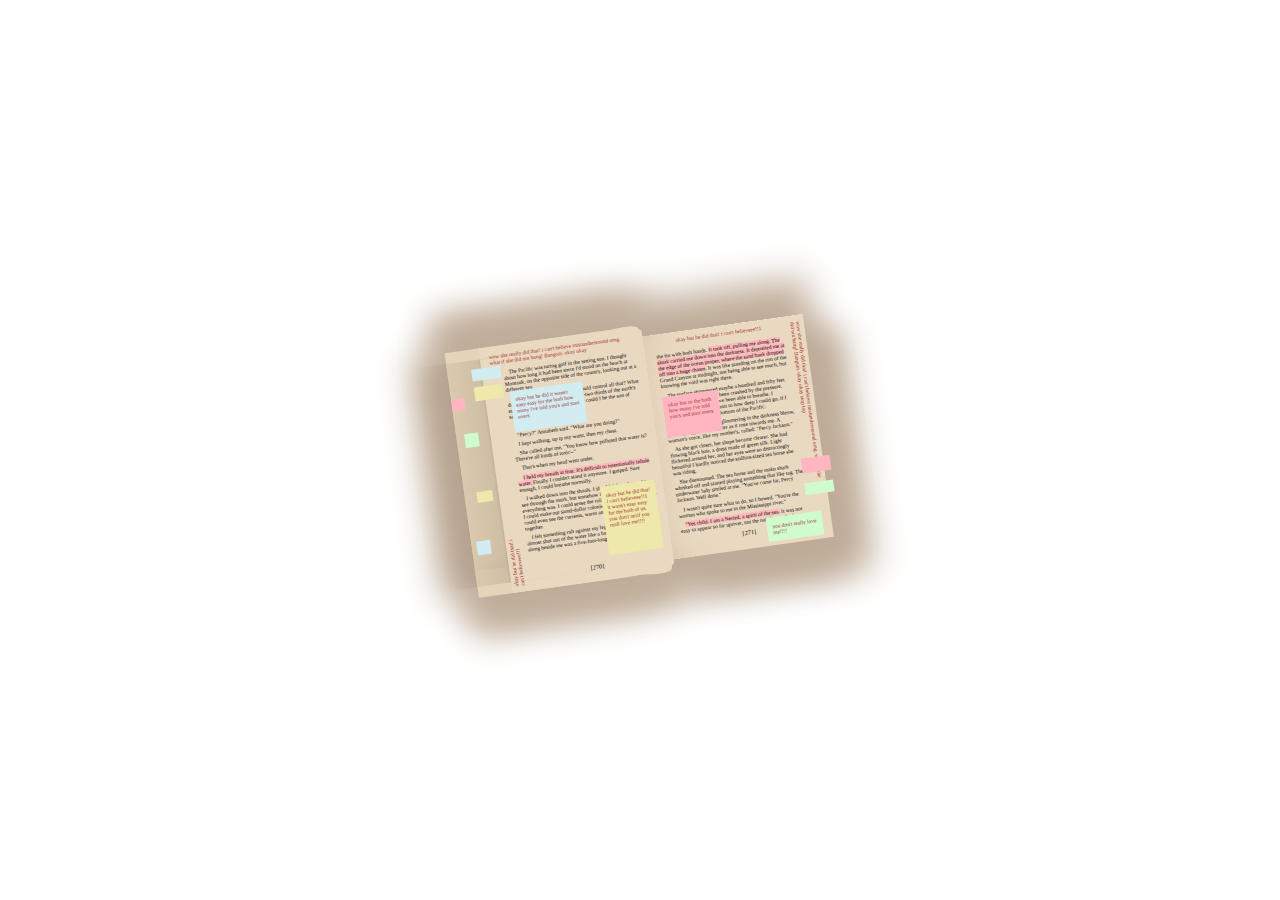
==== annotatedbook.html @ 5dede1c4 "Add files via upload" ====
<!DOCTYPE html>
<html lang="en">
    <head>
        <meta charset="UTF-8">
        <meta name="viewport" content="width-device-width, initial-scale=1.0">
        <link rel="stylesheet" href="annotatedbook.css">
        <title>annotated book</title>
    </head>
    <body>
        <div class="canvas">

            <div class="book">
                <div class="side1">
                    <div class="sideone">
                        <div class="page">
                            <div class="page2">
                                <div class="bodyone">
                                    <div class="body1">
                                        <div class="posts1"></div>
                                        <div class="posts2"></div>
                                        <div class="posts3"></div>
                                        <p class="p1">&nbsp;&nbsp;&nbsp;&nbsp;The Pacific was turing golf in the setting sun. I thought about how long it had been since I'd stood on the beach at Montauk, on the opposite side of the country, looking out at a different sea.</p>
                                        <p class="p2">&nbsp;&nbsp;&nbsp;&nbsp;How could there be a god who could control all that? What did my science teacher used to say--two thirds of the earth's surface was covered in water? How could I be the son of someone so powerful? </p>
                                        <p class="p2">&nbsp;&nbsp;&nbsp;&nbsp;I stepped into the surf.</p>
                                        <p class="p2">&nbsp;&nbsp;&nbsp;&nbsp;"Percy?" Annabeth said. "What are you doing?"</p>
                                        <p class="p2">&nbsp;&nbsp;&nbsp;&nbsp;I kept walking, up tp my waist, then my chest.</p>
                                        <p class="p2">&nbsp;&nbsp;&nbsp;&nbsp;She called after me, "You know how polluted that water is? There're all kinds of toxic--"</p>
                                        <p class="p2">&nbsp;&nbsp;&nbsp;&nbsp;That's when my head went under.</p>
                                        <p class="p2">&nbsp;&nbsp;&nbsp;&nbsp;<mark>I held my breath at first. It's difficult to intentionally inhale water. </mark> Finally I couldn't stand it anymore. I gasped. Sure enough, I could breathe normally.</p>
                                        <p class="p2">&nbsp;&nbsp;&nbsp;&nbsp;I walked down into the shoals. I shouldn't have been able to see through the murk, but somehow I could tell where everything was. I could sense the rolling texture of the bottom. I could make out samd-dollar colonies dotting the sandbars. I could even see the currents, warm and cold streams swirling together.</p>
                                        <p class="p2">&nbsp;&nbsp;&nbsp;&nbsp;I felt something rub against my leg. I looked down and almost shot out of the water like a ballistic missile. Sliding along beside me was a five-foot-long mako shark.</p>
                                        <footer class="footer1">[270]</footer>
                                    </div>
                                </div>
                            </div>
                        </div>
                    </div>
                </div>
                <div class="divider"></div>
                <div class="side2">
                    <div class="bodytwo">
                        <div class="body2">
                            <div class="posts">
                                <p class="p3">the fin with both hands. <mark>It took off, pulling me along. The shark carried me down into the darkness. It deposited me at the edge of the ocean proper, where the sand bank dropped off into a huge chasm.</mark> It was like standing on the rim of the Grand Canyon at midnight, not being able to see much, but knowing the void was right there.</p>
                                <p class="p4">&nbsp;&nbsp;&nbsp;&nbsp;The surface shimmered maybe a hundred and fifty feet above. I knew I should've been crushed by the pressure. Then again, I shouldn't have been able to breathe. I wondered if there was a limit to how deep I could go, if I could sink straight to the bottom of the Pacific. </p>
                                <p class="p4">&nbsp;&nbsp;&nbsp;&nbsp;Then I saw something glimmering in the darkness bleow, growing bigger and brighter as it rose towards me. A woman's voice, like my mother's, called: "Percy Jackson."</p>
                                <p class="p4">&nbsp;&nbsp;&nbsp;&nbsp;As she got closer, her shape became clearer. She had flowing black hair, a dress made of green silk. Light flickered around her, and her eyes were so distractingly beautiful I hardly noticed the stallion-sized sea horse she was riding.</p>
                                <p class="p4">&nbsp;&nbsp;&nbsp;&nbsp;She dismounted. The sea horse and the mako shark whisked off and started playing something that like tag. The underwater lady smiled at me. "You've come far, Percy Jackson. Well done."</p>
                                <p class="p4">&nbsp;&nbsp;&nbsp;&nbsp;I wasn't quite sure what to do, so I bowed. "You're the woman who spoke to me in the Mississippi river."</p>
                                <p class="p4">&nbsp;&nbsp;&nbsp;&nbsp;<mark>"Yes child. I am a Neried, a spirit of the sea.</mark> It was not easy to appear so far upriver, nut the naiads, my freshwater</p>
                            </div>
                        </div>
                    </div>
                    <footer class="footer2">[271]</footer>
                    </div>
                </div>
            </div>
        </div>
    </body>
</html>
---- annotatedbook.css ----
/** {
    margin: 0;
    padding: 0;
    box-sizing: border-box;
}

.canvas {
    position: relative;
    display: flex;
    justify-content: center;
    align-items: center;
    width: 100%;
    height: 100%;
    background-color: white;
}

.book {
    position: relative;
    display: flex;
    justify-content: center;
    align-items: center;
    width: 4in;
    height: 2.5in;
    min-height:100vh;
    transform: rotate(-8deg);

}


.side1{
    display:flex;
    width:2.7in;
    height: 2.5in;
    background-color: #F0E4D3;
    position:relative;
    box-shadow: -3px 0 5px 6px #ccc;
}

.side2{
    width:2.3in;
    height: 2.5in;
    background-color: #F0E4D3;
    box-shadow: 3px 3px 5px 6px #ccc;
}

.sideone{
    display:flex;
    height: inherit;
    width: 2.1in;
    background-color: #E9D9C1;
    position:relative;
    align-items: right;
    justify-content: right;
}


/*top straight*/
/*
.side1::before{
    width:2.1in;
    height:0.4in;
    content:' ';
    background-color:#E9D9C1;
    position:absolute;
    top:-5%;
    border-radius: 0% 20% 30% 10%;
    /*box-shadow: 0 -3px 5px 6px #ccc;*/
/*}


.sideone::before{
    width:inherit;
    height:0.3in;
    background-color: inherit;
    content:' ';
    position:absolute;
    bottom: -5%;
    border-radius: 0% 20% 30% 0%;
    box-shadow: 0 3px 5px 6px #ccc;
}


.page{
    width:1.7in;
    height: 2.5in;
    background-color: #F0E4D3;
    position:relative;
    
}

.page2{
    background-color: #F0E4D3;
    width:1.7in;
    height: 2.5in;
    position:relative;
}


/*bottom slant*/
/*.page::after{
    width:inherit;
    height:0.4in;
    content:' ';
    background-color: inherit;
    position:absolute;
    transform: rotate(14deg);
    border-radius: 50% 25% 40% 20%;
    bottom:0%;

}

/*top straight*/
/*.page::before{
    width:inherit;
    height:0.4in;
    content:' ';
    background-color:inherit;
    position:absolute;
    top:-5%;
    border-radius: 0% 20% 30% 10%;
  
}

/*top slant*/
/*.page2::after{
    width:inherit;
    height:0.4in;
    content:' ';
    background-color: inherit;
    position:absolute;
    transform: rotate(-14deg);
    border-radius: 50% 40% 25% 20%;
    top:0%;
 
}

.page2::before{
    width:inherit;
    height:0.3in;
    background-color: inherit;
    content:' ';
    position:absolute;
    bottom: -5%;
    border-radius: 0% 20% 30% 0%;
   
}

.body1{
    background-color: #F0E4D3;
    width:1.7in;
    height: 2.5in;
    position:absolute;
    z-index: 1000;
}



p{
    font-size: 6px;
}

.p1 {
    padding: 5% 1% 0% 13%;
    width:1.7in;
}

.p2{
    padding: 2% 1% 0% 13%;
}

.p3 {
    padding: 10% 13% 0% 7%;
}

.p4{
    padding: 2% 13% 0% 7%; 
}

.footer1{
    display: flex;
    align-content: center;
    justify-content: center;
    font-size: 7px;
    padding-top: 6%;
    padding-left: 8%;
}

.footer2{
    display: flex;
    align-content: center;
    justify-content: center;
    font-size: 7px;
    padding-top: 3%;
}

.side2::before{
    
    background: linear-gradient(to right, transparent 10%,rgba(0,0,0,0.1) 46%,rgba(0,0,0,0.2) 49%,rgba(0,0,0,0.3) 50%,rgba(0,0,0,0.2) 51%,rgba(0,0,0,0.1) 52%,transparent 100%);
    height:inherit;
    width: 11em;
    position:absolute;
    content:" ";
    left:30.2%;
}*/

* {
    margin: 0;
    padding: 0;
    box-sizing: border-box;
}

.canvas {
    position: relative;
    display: flex;
    justify-content: center;
    align-items: center;
    width: 100%;
    height: 100vh;
    background-color: white;
}

.book {
    position: relative;
    display: flex;
    justify-content: center;
    align-items: center;
    width: 40vmin;
    height: 25vmin;
    transform: rotate(-8deg);
    box-shadow: 0 -3vmin 4vmin 1vmin #BFAC98, 0 3vmin 4vmin 1vmin #BFAC98;
}

.side1{
    display:flex;
    width:22vmin;
    height: 25vmin;
    background-color: #E6D4B8;
    position:relative;
    box-shadow: -3vmin 0 4vmin 1vmin #BFAC98;
}

.side2{
    width:18vmin;
    height: 25vmin;
    background-color: #E9D9C1;
    box-shadow: 3vmin 3vmin 4vmin 1vmin #BFAC98;
}

.sideone{
    display:flex;
    height: inherit;
    width: inherit;
    background-color: #E6D4B8;
    position:relative;
    align-items: right;
    justify-content: right;
}

/*top straight*/
.side1::before{
    width:inherit;
    height:3vmin;
    content:' ';
    background-color:inherit;
    position:absolute;
    top:-5%;
    border-radius: 0% 20% 30% 10%;
    box-shadow: 0 -3vmin 4vmin 1vmin #BFAC98;
}

.sideone::before{
    width:inherit;
    height:3vmin;
    background-color: inherit;
    content:' ';
    position:absolute;
    bottom: -5%;
    border-radius: 0% 20% 30% 0%;
    box-shadow: 0 3vmin 4vmin 1vmin #BFAC98;
}

.page{
    width:18.2vmin;
    height: inherit;
    background-color: #E9D9C1;
    position:relative;
}

.page2{
    background-color: #E9D9C1;
    width:inherit;
    height: inherit;
    position:relative;
}

/*bottom slant*/
.page::after{
    width:inherit;
    height:3vmin;
    content:' ';
    background-color: inherit;
    position:absolute;
    transform: rotate(14deg);
    border-radius: 50% 25% 40% 20%;
    bottom:0%;
}

/*top straight*/
.page::before{
    width:inherit;
    height:3vmin;
    content:' ';
    background-color:inherit;
    position:absolute;
    top:-5%;
    border-radius: 0% 20% 30% 10%;
}

/*top slant*/
.page2::after{
    width:inherit;
    height:3vmin;
    content:' ';
    background-color: inherit;
    position:absolute;
    transform: rotate(-14deg);
    border-radius: 50% 40% 25% 20%;
    top:0%;
 
}

.page2::before{
    width:inherit;
    height:3vmin;
    background-color: inherit;
    content:' ';
    position:absolute;
    bottom: -5%;
    border-radius: 0% 20% 30% 0%;
   
}

.bodyone{
    background-color: #E9D9C1;
    width:18vmin;
    height: 25vmin;
    position:absolute;
    z-index: 1000;
}

.bodyone::before{
    background-color: transparent;
    content: "wow she really did that! i can't believe mistunderstoond omg. what if she did not bang! Bangtan. okay okay";
    font-size: 0.6vmin;
    font-family:'Bradley Hand', cursive;
    color: brown;
    padding:1vmin 1vmin 0 1vmin;
    height:2vmin;
    width:16vmin;
    position: absolute;
    top:-6%;
}

.bodyone::after{
    height: 2vmin;
    width:6vmin;
    background-color: transparent;
    position: absolute;
    content:"okay but he did that! i can't believeee!!1";
    transform: rotate(-90deg);
    font-size: 0.6vmin;
    font-family:'Bradley Hand', cursive;
    color: brown;
    bottom:6%;
    left:-10%;
}
.bodytwo{
    height:inherit;
    width:inherit;
    /*box-shadow: 0 -3vmin 4vmin 1vmin #ccc;*/
}

.bodytwo::before{
    background-color: transparent;
    content: "wow she really did that! i can't believe mistunderstoond omg. what if she did not bang! Bangtan. okay okay stop top";
    font-size: 0.6vmin;
    font-family:'Bradley Hand', cursive;
    color: brown;
    padding:1vmin 1vmin 0 1vmin;
    height:2vmin;
    width:18vmin;
    position: absolute;
    transform: rotate(90deg);
    top:33%;
    left:73%;
}

.bodytwo::after{
    height: 2vmin;
    width:16vmin;
    background-color: transparent;
    position: absolute;
    content:"okay but he did that! i can't believeee!!1";
    font-size: 0.6vmin;
    font-family:'Bradley Hand', cursive;
    color: brown;
    top:2%;
    left:64%;
}

.body1::after{
    height: 7vmin;
    width:5vmin;
    position: absolute;
    background-color: palegoldenrod;
    content:"okay but he did that! i can't believeee!!1 it wans't easy easy for the both of us. you don't neiif you reall love me!!!!";
    font-size: 0.6vmin;
    font-family:'Bradley Hand', cursive;
    color: brown;
    bottom:6%;
    left:62%;
    padding:0.6vmin 0.6vmin 0 0.6vmin;
}

.body1::before{
    height: 4vmin;
    width:7vmin;
    position: absolute;
    background-color: #d1edf2;
    content:"okay but he did it wans't easy easy for the both how many i've told you's and start overs";
    font-size: 0.6vmin;
    font-family:'Bradley Hand', cursive;
    color: brown;
    top:16%;
    left:15%;
    padding:0.6vmin 0.6vmin 0 0.6vmin;
}

.body2::after{
    height: 2vmin;
    width:5vmin;
    position: absolute;
    background-color: #CFFBCF;
    content:" you don't really love me!!!!";
    font-size: 0.6vmin;
    font-family:'Bradley Hand', cursive;
    color: brown;
    bottom:2%;
    left:82%;
    padding:0.6vmin 0.6vmin 0 0.6vmin;
}

.body2::before{
    height: 4vmin;
    width:5vmin;
    position: absolute;
    background-color: #FFB6C1;
    content:"okay but or the both how many i've told you's and start overs";
    font-size: 0.6vmin;
    font-family:'Bradley Hand', cursive;
    color: brown;
    top:28%;
    left:58%;
    padding:0.6vmin 0.6vmin 0 0.6vmin;
}

.posts::after{
    height: 1vmin;
    width:2vmin;
    position: absolute;
    background-color: #FFB6C1;
    content:" ";
    font-size: 0.6vmin;
    font-family:'Bradley Hand', cursive;
    color: brown;
    bottom:30%;
    left:94%;
    padding:0.6vmin 0.6vmin 0 0.6vmin;
}
.posts::before{
    height: 0.7vmin;
    width:2vmin;
    position: absolute;
    background-color: #CFFBCF;
    content:" ";
    font-size: 0.6vmin;
    font-family:'Bradley Hand', cursive;
    color: brown;
    bottom:20%;
    left:94%;
    padding:0.6vmin 0.6vmin 0 0.6vmin;
}

.posts1::after{
    height: 1vmin;
    width:2vmin;
    position: absolute;
    background-color: palegoldenrod;
    content:" ";
    font-size: 0.6vmin;
    font-family:'Bradley Hand', cursive;
    color: brown;
    top:12%;
    left:-6%;
    padding:0.6vmin 0.6vmin 0 0.6vmin;
}
.posts1::before{
    height: 0.7vmin;
    width:2vmin;
    position: absolute;
    background-color: #d1edf2;
    content:" ";
    font-size: 0.6vmin;
    font-family:'Bradley Hand', cursive;
    color: brown;
    top:4%;
    left:-6%;
    padding:0.6vmin 0.6vmin 0 0.6vmin;
}

.posts2::after{
    height: 1vmin;
    width:0.3vmin;
    position: absolute;
    background-color: #CFFBCF;
    content:" ";
    font-size: 0.6vmin;
    font-family:'Bradley Hand', cursive;
    color: brown;
    top:32%;
    left:-16%;
    padding:0.6vmin 0.6vmin 0 0.6vmin;
}
.posts2::before{
    height: 0.7vmin;
    width:0.6vmin;
    position: absolute;
    background-color: palegoldenrod;
    content:" ";
    font-size: 0.6vmin;
    font-family:'Bradley Hand', cursive;
    color: brown;
    top:58%;
    left:-14%;
    padding:0.6vmin 0.6vmin 0 0.6vmin;
}

.posts3::after{
    height: 1vmin;
    width:0.4vmin;
    position: absolute;
    background-color: #d1edf2;
    content:" ";
    font-size: 0.6vmin;
    font-family:'Bradley Hand', cursive;
    color: brown;
    top:80%;
    left:-18%;
    padding:0.6vmin 0.6vmin 0 0.6vmin;
}
.posts3::before{
    height: 0.7vmin;
    width:0.2vmin;
    position: absolute;
    background-color: #FFB6C1;
    content:" ";
    font-size: 0.6vmin;
    font-family:'Bradley Hand', cursive;
    color: brown;
    top:16%;
    left:-21%;
    padding:0.6vmin 0.6vmin 0 0.6vmin;
}

p{
    font-size: 0.6vmin;
}

.p1 {
    padding: 8% 2% 0% 13%;
}

.p2{
    padding: 2% 2% 0% 13%;
}

.p3 {
    padding: 12% 13% 0% 7%;
}

.p4{
    padding: 2% 13% 0% 7%; 
}

.footer1{
    display: flex;
    align-content: center;
    justify-content: center;
    font-size: 0.7vmin;
    padding-top: 12%;
    padding-left: 8%;
}

.footer2{
    display: flex;
    align-content: center;
    justify-content: center;
    font-size: 0.7vmin;
    position: absolute;
    bottom:6%;
    left: 75%;
}

.side2::before{
    
    background: linear-gradient(to right, transparent 10%,rgba(0,0,0,0.1) 46%,rgba(0,0,0,0.2) 49%,rgba(0,0,0,0.3) 50%,rgba(0,0,0,0.2) 51%,rgba(0,0,0,0.1) 52%,transparent 100%);
    height:inherit;
    width: 11em;
    position:absolute;
    content:" ";
    left:-14%;
    /*left:19.5%*/
}

mark{
    background: linear-gradient(to bottom, #ffb6c1ce 0%,#ffb6b6 60%,#ffb6c1ce 100%);
}
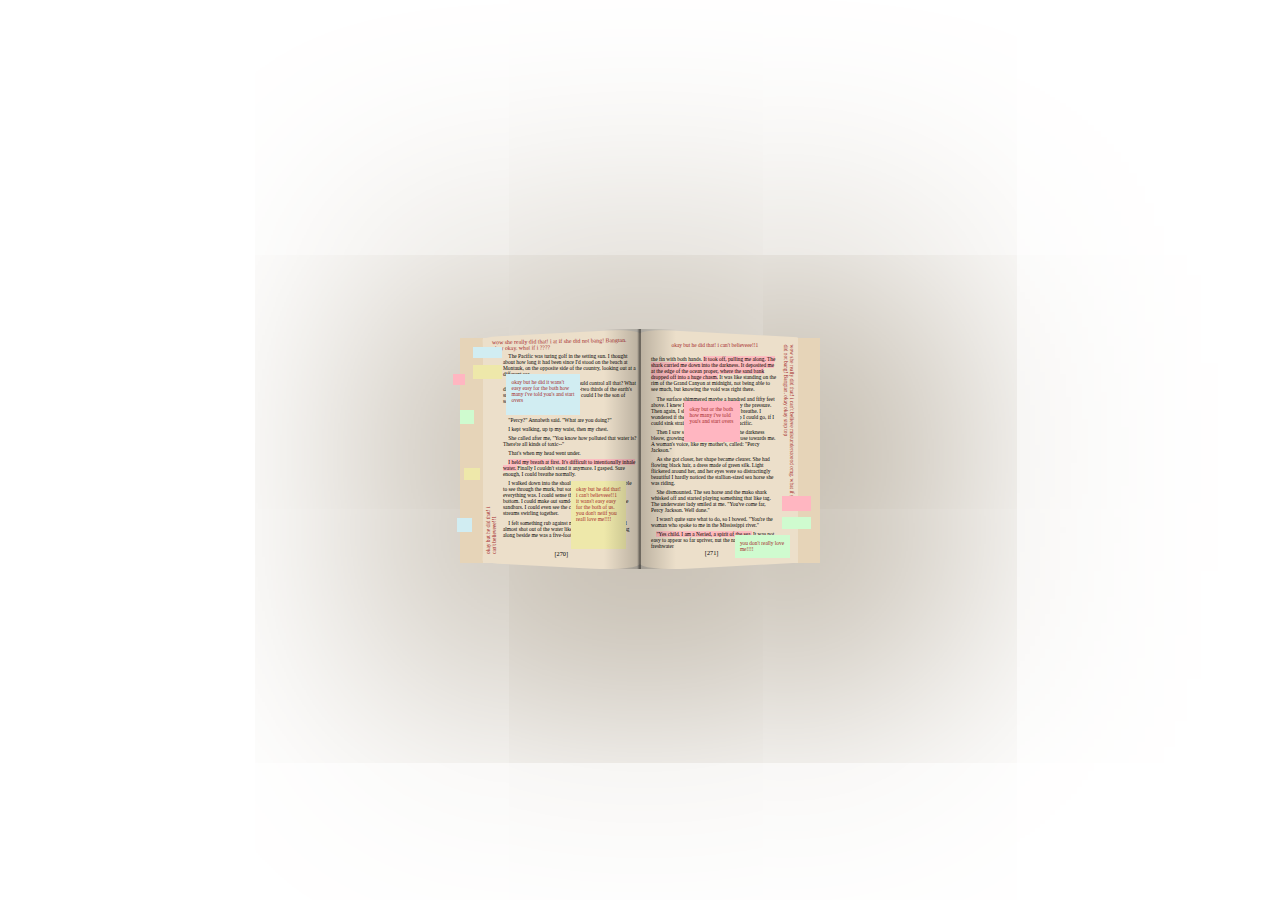
==== commit 29044747: "Add files via upload" ====
--- a/annotatedbook.html
+++ b/annotatedbook.html
@@ -36,22 +36,29 @@
                         </div>
                     </div>
                 </div>
-                <div class="divider"></div>
+                
                 <div class="side2">
-                    <div class="bodytwo">
-                        <div class="body2">
-                            <div class="posts">
-                                <p class="p3">the fin with both hands. <mark>It took off, pulling me along. The shark carried me down into the darkness. It deposited me at the edge of the ocean proper, where the sand bank dropped off into a huge chasm.</mark> It was like standing on the rim of the Grand Canyon at midnight, not being able to see much, but knowing the void was right there.</p>
-                                <p class="p4">&nbsp;&nbsp;&nbsp;&nbsp;The surface shimmered maybe a hundred and fifty feet above. I knew I should've been crushed by the pressure. Then again, I shouldn't have been able to breathe. I wondered if there was a limit to how deep I could go, if I could sink straight to the bottom of the Pacific. </p>
-                                <p class="p4">&nbsp;&nbsp;&nbsp;&nbsp;Then I saw something glimmering in the darkness bleow, growing bigger and brighter as it rose towards me. A woman's voice, like my mother's, called: "Percy Jackson."</p>
-                                <p class="p4">&nbsp;&nbsp;&nbsp;&nbsp;As she got closer, her shape became clearer. She had flowing black hair, a dress made of green silk. Light flickered around her, and her eyes were so distractingly beautiful I hardly noticed the stallion-sized sea horse she was riding.</p>
-                                <p class="p4">&nbsp;&nbsp;&nbsp;&nbsp;She dismounted. The sea horse and the mako shark whisked off and started playing something that like tag. The underwater lady smiled at me. "You've come far, Percy Jackson. Well done."</p>
-                                <p class="p4">&nbsp;&nbsp;&nbsp;&nbsp;I wasn't quite sure what to do, so I bowed. "You're the woman who spoke to me in the Mississippi river."</p>
-                                <p class="p4">&nbsp;&nbsp;&nbsp;&nbsp;<mark>"Yes child. I am a Neried, a spirit of the sea.</mark> It was not easy to appear so far upriver, nut the naiads, my freshwater</p>
+                    <div class="sidetwo">
+                        <div class="page3">
+                            <div class="page4">
+                                <div class="bodytwo">
+                                    <div class="body2">
+                                        <div class="posts">
+                                            <p class="p3">the fin with both hands. <mark>It took off, pulling me along. The shark carried me down into the darkness. It deposited me at the edge of the ocean proper, where the sand bank dropped off into a huge chasm.</mark> It was like standing on the rim of the Grand Canyon at midnight, not being able to see much, but knowing the void was right there.</p>
+                                            <p class="p4">&nbsp;&nbsp;&nbsp;&nbsp;The surface shimmered maybe a hundred and fifty feet above. I knew I should've been crushed by the pressure. Then again, I shouldn't have been able to breathe. I wondered if there was a limit to how deep I could go, if I could sink straight to the bottom of the Pacific. </p>
+                                            <p class="p4">&nbsp;&nbsp;&nbsp;&nbsp;Then I saw something glimmering in the darkness bleow, growing bigger and brighter as it rose towards me. A woman's voice, like my mother's, called: "Percy Jackson."</p>
+                                            <p class="p4">&nbsp;&nbsp;&nbsp;&nbsp;As she got closer, her shape became clearer. She had flowing black hair, a dress made of green silk. Light flickered around her, and her eyes were so distractingly beautiful I hardly noticed the stallion-sized sea horse she was riding.</p>
+                                            <p class="p4">&nbsp;&nbsp;&nbsp;&nbsp;She dismounted. The sea horse and the mako shark whisked off and started playing something that like tag. The underwater lady smiled at me. "You've come far, Percy Jackson. Well done."</p>
+                                            <p class="p4">&nbsp;&nbsp;&nbsp;&nbsp;I wasn't quite sure what to do, so I bowed. "You're the woman who spoke to me in the Mississippi river."</p>
+                                             <p class="p4">&nbsp;&nbsp;&nbsp;&nbsp;<mark>"Yes child. I am a Neried, a spirit of the sea.</mark> It was not easy to appear so far upriver, nut the naiads, my freshwater</p>
+                                        </div>
+                                        
+                                    </div>
+                                </div>
                             </div>
                         </div>
-                    </div>
                     <footer class="footer2">[271]</footer>
+                    <div class="divider"></div>
                     </div>
                 </div>
             </div>
--- a/annotatedbook.css
+++ b/annotatedbook.css
@@ -1,209 +1,5 @@
+
 /** {
-    margin: 0;
-    padding: 0;
-    box-sizing: border-box;
-}
-
-.canvas {
-    position: relative;
-    display: flex;
-    justify-content: center;
-    align-items: center;
-    width: 100%;
-    height: 100%;
-    background-color: white;
-}
-
-.book {
-    position: relative;
-    display: flex;
-    justify-content: center;
-    align-items: center;
-    width: 4in;
-    height: 2.5in;
-    min-height:100vh;
-    transform: rotate(-8deg);
-
-}
-
-
-.side1{
-    display:flex;
-    width:2.7in;
-    height: 2.5in;
-    background-color: #F0E4D3;
-    position:relative;
-    box-shadow: -3px 0 5px 6px #ccc;
-}
-
-.side2{
-    width:2.3in;
-    height: 2.5in;
-    background-color: #F0E4D3;
-    box-shadow: 3px 3px 5px 6px #ccc;
-}
-
-.sideone{
-    display:flex;
-    height: inherit;
-    width: 2.1in;
-    background-color: #E9D9C1;
-    position:relative;
-    align-items: right;
-    justify-content: right;
-}
-
-
-/*top straight*/
-/*
-.side1::before{
-    width:2.1in;
-    height:0.4in;
-    content:' ';
-    background-color:#E9D9C1;
-    position:absolute;
-    top:-5%;
-    border-radius: 0% 20% 30% 10%;
-    /*box-shadow: 0 -3px 5px 6px #ccc;*/
-/*}
-
-
-.sideone::before{
-    width:inherit;
-    height:0.3in;
-    background-color: inherit;
-    content:' ';
-    position:absolute;
-    bottom: -5%;
-    border-radius: 0% 20% 30% 0%;
-    box-shadow: 0 3px 5px 6px #ccc;
-}
-
-
-.page{
-    width:1.7in;
-    height: 2.5in;
-    background-color: #F0E4D3;
-    position:relative;
-    
-}
-
-.page2{
-    background-color: #F0E4D3;
-    width:1.7in;
-    height: 2.5in;
-    position:relative;
-}
-
-
-/*bottom slant*/
-/*.page::after{
-    width:inherit;
-    height:0.4in;
-    content:' ';
-    background-color: inherit;
-    position:absolute;
-    transform: rotate(14deg);
-    border-radius: 50% 25% 40% 20%;
-    bottom:0%;
-
-}
-
-/*top straight*/
-/*.page::before{
-    width:inherit;
-    height:0.4in;
-    content:' ';
-    background-color:inherit;
-    position:absolute;
-    top:-5%;
-    border-radius: 0% 20% 30% 10%;
-  
-}
-
-/*top slant*/
-/*.page2::after{
-    width:inherit;
-    height:0.4in;
-    content:' ';
-    background-color: inherit;
-    position:absolute;
-    transform: rotate(-14deg);
-    border-radius: 50% 40% 25% 20%;
-    top:0%;
- 
-}
-
-.page2::before{
-    width:inherit;
-    height:0.3in;
-    background-color: inherit;
-    content:' ';
-    position:absolute;
-    bottom: -5%;
-    border-radius: 0% 20% 30% 0%;
-   
-}
-
-.body1{
-    background-color: #F0E4D3;
-    width:1.7in;
-    height: 2.5in;
-    position:absolute;
-    z-index: 1000;
-}
-
-
-
-p{
-    font-size: 6px;
-}
-
-.p1 {
-    padding: 5% 1% 0% 13%;
-    width:1.7in;
-}
-
-.p2{
-    padding: 2% 1% 0% 13%;
-}
-
-.p3 {
-    padding: 10% 13% 0% 7%;
-}
-
-.p4{
-    padding: 2% 13% 0% 7%; 
-}
-
-.footer1{
-    display: flex;
-    align-content: center;
-    justify-content: center;
-    font-size: 7px;
-    padding-top: 6%;
-    padding-left: 8%;
-}
-
-.footer2{
-    display: flex;
-    align-content: center;
-    justify-content: center;
-    font-size: 7px;
-    padding-top: 3%;
-}
-
-.side2::before{
-    
-    background: linear-gradient(to right, transparent 10%,rgba(0,0,0,0.1) 46%,rgba(0,0,0,0.2) 49%,rgba(0,0,0,0.3) 50%,rgba(0,0,0,0.2) 51%,rgba(0,0,0,0.1) 52%,transparent 100%);
-    height:inherit;
-    width: 11em;
-    position:absolute;
-    content:" ";
-    left:30.2%;
-}*/
-
-* {
     margin: 0;
     padding: 0;
     box-sizing: border-box;
@@ -216,7 +12,7 @@
     align-items: center;
     width: 100%;
     height: 100vh;
-    background-color: white;
+    background-color: grey;
 }
 
 .book {
@@ -224,40 +20,50 @@
     display: flex;
     justify-content: center;
     align-items: center;
-    width: 40vmin;
+    width: 42vmin;
     height: 25vmin;
-    transform: rotate(-8deg);
-    box-shadow: 0 -3vmin 4vmin 1vmin #BFAC98, 0 3vmin 4vmin 1vmin #BFAC98;
+    transform: rotate(-10deg);
+    background-color: blue;
 }
 
 .side1{
     display:flex;
-    width:22vmin;
-    height: 25vmin;
-    background-color: #E6D4B8;
-    position:relative;
-    box-shadow: -3vmin 0 4vmin 1vmin #BFAC98;
-}
-
-.side2{
-    width:18vmin;
+    width:21vmin;
     height: 25vmin;
     background-color: #E9D9C1;
-    box-shadow: 3vmin 3vmin 4vmin 1vmin #BFAC98;
+    position:relative;
+}
+
+.side2{
+    display:flex;
+    width:21vmin;
+    height: 25vmin;
+    background-color: #E9D9C1;
+    position: relative;
 }
 
 .sideone{
     display:flex;
     height: inherit;
     width: inherit;
-    background-color: #E6D4B8;
+    background-color: #E9D9C1;
     position:relative;
     align-items: right;
     justify-content: right;
 }
 
+.sidetwo{
+    display:flex;
+    height: inherit;
+    width: inherit;
+    background-color: #E9D9C1;
+    position:relative;
+    align-items: left;
+    justify-content: left;
+}
+
 /*top straight*/
-.side1::before{
+/*.side1::before{
     width:inherit;
     height:3vmin;
     content:' ';
@@ -265,7 +71,6 @@
     position:absolute;
     top:-5%;
     border-radius: 0% 20% 30% 10%;
-    box-shadow: 0 -3vmin 4vmin 1vmin #BFAC98;
 }
 
 .sideone::before{
@@ -276,25 +81,58 @@
     position:absolute;
     bottom: -5%;
     border-radius: 0% 20% 30% 0%;
-    box-shadow: 0 3vmin 4vmin 1vmin #BFAC98;
+}
+
+.sidetwo::after{
+    width:inherit;
+    height:3vmin;
+    content:' ';
+    background-color:inherit;
+    position:absolute;
+    top:-5%;
+    border-radius: 20% 0% 10% 30%;
+}
+
+.sidetwo::before{
+    width:inherit;
+    height:3vmin;
+    background-color: inherit;
+    content:' ';
+    position:absolute;
+    bottom: -5%;
+    border-radius: 20% 10% 0% 30%;
 }
 
 .page{
     width:18.2vmin;
     height: inherit;
-    background-color: #E9D9C1;
+    background-color: #F0E4D3;
     position:relative;
 }
 
 .page2{
-    background-color: #E9D9C1;
+    background-color: #F0E4D3;
     width:inherit;
     height: inherit;
     position:relative;
 }
 
+.page3{
+    width:18.2vmin;
+    height: inherit;
+    background-color: #F0E4D3;
+    position:relative;
+}
+
+.page4{
+    background-color: #F0E4D3;
+    width:inherit;
+    height: inherit;
+    position:relative;
+}
+
 /*bottom slant*/
-.page::after{
+/*.page::after{
     width:inherit;
     height:3vmin;
     content:' ';
@@ -306,18 +144,18 @@
 }
 
 /*top straight*/
-.page::before{
-    width:inherit;
-    height:3vmin;
-    content:' ';
-    background-color:inherit;
+/*.page::before{
+    width:inherit;
+    height:3vmin;
+    content:' ';
+    background-color:#F0E4D3;
     position:absolute;
     top:-5%;
     border-radius: 0% 20% 30% 10%;
 }
 
 /*top slant*/
-.page2::after{
+/*.page2::after{
     width:inherit;
     height:3vmin;
     content:' ';
@@ -339,9 +177,66 @@
     border-radius: 0% 20% 30% 0%;
    
 }
+/*bottom slant*/
+/*
+.page3::after{
+    width:inherit;
+    height:3vmin;
+    content:' ';
+    background-color: inherit;
+    position:absolute;
+    transform: rotate(-14deg);
+    border-radius: 25% 50% 20% 40%;
+    bottom:0%;
+}
+
+/*top straight*/
+/*
+.page3::before{
+    width:inherit;
+    height:3vmin;
+    content:' ';
+    background-color:#F0E4D3;
+    position:absolute;
+    top:-5%;
+    border-radius: 20% 0% 10% 30%;
+}
+
+/*top slant*/
+/*
+.page4::after{
+    width:inherit;
+    height:3vmin;
+    content:' ';
+    background-color: inherit;
+    position:absolute;
+    transform: rotate(-14deg);
+    border-radius: 40% 50% 20% 25%;
+    top:0%;
+ 
+}
+
+.page4::before{
+    width:inherit;
+    height:3vmin;
+    background-color: inherit;
+    content:' ';
+    position:absolute;
+    bottom: -5%;
+    border-radius: 20% 0% 0% 30%;
+   
+}
 
 .bodyone{
-    background-color: #E9D9C1;
+    background-color: #F0E4D3;
+    width:18vmin;
+    height: 25vmin;
+    position:absolute;
+    z-index: 1000;
+}
+
+.bodytwo{
+    background-color: #F0E4D3;
     width:18vmin;
     height: 25vmin;
     position:absolute;
@@ -377,7 +272,6 @@
 .bodytwo{
     height:inherit;
     width:inherit;
-    /*box-shadow: 0 -3vmin 4vmin 1vmin #ccc;*/
 }
 
 .bodytwo::before{
@@ -618,8 +512,399 @@
     width: 11em;
     position:absolute;
     content:" ";
+    left:-13%;
+}
+
+mark{
+    background: linear-gradient(to bottom, #ffb6c1ce 0%,#ffb6b6 60%,#ffb6c1ce 100%);
+}*/
+
+* {
+    margin: 0;
+    padding: 0;
+    box-sizing: border-box;
+}
+
+.canvas, .book{
+    position: relative;
+    justify-content: center;
+    align-items: center;
+}
+.canvas, .book, .side1, .side2, .sideone, .sidetwo{
+    display: flex;
+}
+
+.side1, .side2, .sideone, .sidetwo{
+    position: relative;
+    width:20vmin;
+    height: 25vmin;
+    background-color: #E6D4B8;   
+}
+
+.canvas {
+    width: 100%;
+    height: 100vh;
+    background-color: transparent;
+}
+
+.book {
+    width: 40vmin;
+    height: 25vmin;
+    background-color: blue;
+    box-shadow: 3vmin 3vmin 30vmin 10vmin #B0A593;
+}
+
+
+.sideone{
+    align-items: right;
+    justify-content: right;
+}
+
+.sidetwo{
+    align-items: left;
+    justify-content: left;
+}
+.page,.page2, .page3, .page4{
+    width:17.5vmin;
+    height: inherit;
+    background-color: #ECDFCA;
+    position:relative;
+}
+
+
+.page::before, .page2::before, .page3::before, .page4::before{
+    width:inherit;
+    height:3vmin;
+    content:' ';
+    background-color:inherit;
+    position:absolute;
+}
+
+/*top straight*/
+.page::before{
+    top:-2%;
+    border-radius: 10% 20% 30% 30%;
+    transform: rotate(-3deg);
+    left:0.5%
+}
+
+
+.page2::before{
+    bottom: -2%;
+    border-radius: 30% 20% 30% 10%;
+    transform: rotate(3deg);
+    left:0.5%
+}
+
+
+/*top straight*/
+.page3::before{
+    top:-2%;
+    border-radius: 20% 0% 10% 30%;
+    transform: rotate(3deg);
+    left:-0.5%
+}
+
+
+.page4::before{
+    bottom: -2%;
+    border-radius: 20% 0% 0% 30%;
+    transform: rotate(-3deg);
+    left:-0.5%
+}
+
+
+p{
+    font-size: 0.6vmin;
+}
+
+.p1 {
+    padding: 10% 2% 0% 13%;
+}
+
+.p2{
+    padding: 2% 2% 0% 13%;
+}
+
+.p3 {
+    padding: 12% 13% 0% 7%;
+}
+
+.p4{
+    padding: 2% 13% 0% 7%; 
+}
+
+.footer1{
+    display: flex;
+    align-content: center;
+    justify-content: center;
+    font-size: 0.7vmin;
+
+    padding-top: 8%;
+    left:-300%;
+    z-index: 1000;
+}
+
+.footer2{
+    display: flex;
+    align-content: center;
+    justify-content: center;
+    font-size: 0.7vmin;
+    position: absolute;
+    bottom: 3%;
+    left:36%;
+}
+
+.bodyone{
+    background-color: transparent;
+    width:17.5vmin;
+    height: 25vmin;
+    position:absolute;
+    z-index: 1000;
+}
+
+.bodytwo{
+    background-color: transparent;
+    width:17.5vmin;
+    height: 25vmin;
+    position:absolute;
+    z-index: 1000;
+}
+
+.bodyone::before{
+    background-color: transparent;
+    content: "wow she really did that! i at if she did not bang! Bangtan. okay okay. what if i ???? ";
+    font-size: 0.65vmin;
+    font-family:'Bradley Hand', cursive;
+    color: brown;
+    padding:1vmin 1vmin 0 1vmin;
+    height:2vmin;
+    width:16vmin;
+    position: absolute;
+    top:-4%;
+    transform: rotate(-1deg);
+}
+
+.bodyone::after{
+    height: 2vmin;
+    width:6vmin;
+    background-color: transparent;
+    position: absolute;
+    content:"okay but he did that! i can't believeee!!1";
+    transform: rotate(-90deg);
+    font-size: 0.6vmin;
+    font-family:'Bradley Hand', cursive;
+    color: brown;
+    bottom:12%;
+    left:-10%;
+}
+.bodytwo, .posts, .posts1, .posts2, .posts3{
+    background-color: transparent;
+}
+
+.bodytwo::before{
+    background-color: transparent;
+    content: "wow she really did that! i can't believe mistunderstoond omg. what if she did not bang! Bangtan. okay okay stop top";
+    font-size: 0.6vmin;
+    font-family:'Bradley Hand', cursive;
+    color: brown;
+    padding:1vmin 1vmin 0 1vmin;
+    height:2vmin;
+    width:18vmin;
+    position: absolute;
+    transform: rotate(90deg);
+    top:33%;
+    left:38%;
+}
+
+.bodytwo::after{
+    height: 2vmin;
+    width:16vmin;
+    background-color: transparent;
+    position: absolute;
+    content:"okay but he did that! i can't believeee!!1";
+    font-size: 0.6vmin;
+    font-family:'Bradley Hand', cursive;
+    color: brown;
+    top:2%;
+    left:20%;
+}
+
+.body1::after{
+    height: 7vmin;
+    width:5vmin;
+    position: absolute;
+    background-color: palegoldenrod;
+    content:"okay but he did that! i can't believeee!!1 it wans't easy easy for the both of us. you don't neiif you reall love me!!!!";
+    font-size: 0.6vmin;
+    font-family:'Bradley Hand', cursive;
+    color: brown;
+    bottom:6%;
+    left:56%;
+    padding:0.6vmin 0.6vmin 0 0.6vmin;
+}
+
+.body1::before{
+    height: 4vmin;
+    width:7vmin;
+    position: absolute;
+    background-color: #d1edf2;
+    content:"okay but he did it wans't easy easy for the both how many i've told you's and start overs";
+    font-size: 0.6vmin;
+    font-family:'Bradley Hand', cursive;
+    color: brown;
+    top:16%;
+    left:15%;
+    padding:0.6vmin 0.6vmin 0 0.6vmin;
+}
+
+.body2::after{
+    height: 2vmin;
+    width:5vmin;
+    position: absolute;
+    background-color: #CFFBCF;
+    content:" you don't really love me!!!!";
+    font-size: 0.6vmin;
+    font-family:'Bradley Hand', cursive;
+    color: brown;
+    bottom:2%;
+    left:60%;
+    padding:0.6vmin 0.6vmin 0 0.6vmin;
+}
+
+.body2::before{
+    height: 4vmin;
+    width:5vmin;
+    position: absolute;
+    background-color: #FFB6C1;
+    content:"okay but or the both how many i've told you's and start overs";
+    font-size: 0.6vmin;
+    font-family:'Bradley Hand', cursive;
+    color: brown;
+    top:28%;
+    left:28%;
+    padding:0.6vmin 0.6vmin 0 0.6vmin;
+}
+
+.posts::after{
+    height: 1vmin;
+    width:2vmin;
+    position: absolute;
+    background-color: #FFB6C1;
+    content:" ";
+    font-size: 0.6vmin;
+    font-family:'Bradley Hand', cursive;
+    color: brown;
+    bottom:23%;
+    left:90%;
+    padding:0.6vmin 0.6vmin 0 0.6vmin;
+}
+.posts::before{
+    height: 0.7vmin;
+    width:2vmin;
+    position: absolute;
+    background-color: #CFFBCF;
+    content:" ";
+    font-size: 0.6vmin;
+    font-family:'Bradley Hand', cursive;
+    color: brown;
+    bottom:15%;
+    left:90%;
+    padding:0.6vmin 0.6vmin 0 0.6vmin;
+}
+
+.posts1::after{
+    height: 1vmin;
+    width:2vmin;
+    position: absolute;
+    background-color: palegoldenrod;
+    content:" ";
+    font-size: 0.6vmin;
+    font-family:'Bradley Hand', cursive;
+    color: brown;
+    top:12%;
+    left:-6%;
+    padding:0.6vmin 0.6vmin 0 0.6vmin;
+}
+.posts1::before{
+    height: 0.7vmin;
+    width:2vmin;
+    position: absolute;
+    background-color: #d1edf2;
+    content:" ";
+    font-size: 0.6vmin;
+    font-family:'Bradley Hand', cursive;
+    color: brown;
+    top:4%;
+    left:-6%;
+    padding:0.6vmin 0.6vmin 0 0.6vmin;
+}
+
+.posts2::after{
+    height: 1vmin;
+    width:0.3vmin;
+    position: absolute;
+    background-color: #CFFBCF;
+    content:" ";
+    font-size: 0.6vmin;
+    font-family:'Bradley Hand', cursive;
+    color: brown;
+    top:32%;
     left:-14%;
-    /*left:19.5%*/
+    padding:0.6vmin 0.6vmin 0 0.6vmin;
+}
+.posts2::before{
+    height: 0.7vmin;
+    width:0.6vmin;
+    position: absolute;
+    background-color: palegoldenrod;
+    content:" ";
+    font-size: 0.6vmin;
+    font-family:'Bradley Hand', cursive;
+    color: brown;
+    top:58%;
+    left:-12%;
+    padding:0.6vmin 0.6vmin 0 0.6vmin;
+}
+
+.posts3::after{
+    height: 1vmin;
+    width:0.4vmin;
+    position: absolute;
+    background-color: #d1edf2;
+    content:" ";
+    font-size: 0.6vmin;
+    font-family:'Bradley Hand', cursive;
+    color: brown;
+    top:80%;
+    left:-16%;
+    padding:0.6vmin 0.6vmin 0 0.6vmin;
+}
+.posts3::before{
+    height: 0.7vmin;
+    width:0.2vmin;
+    position: absolute;
+    background-color: #FFB6C1;
+    content:" ";
+    font-size: 0.6vmin;
+    font-family:'Bradley Hand', cursive;
+    color: brown;
+    top:16%;
+    left:-19%;
+    padding:0.6vmin 0.6vmin 0 0.6vmin;
+}
+
+
+.divider{
+    background: linear-gradient(to right, transparent 0%,rgba(0,0,0,0.2) 46%,rgba(0,0,0,0.5) 49%,rgba(0,0,0,0.6) 50%,rgba(0,0,0,0.5) 51%,rgba(0,0,0,0.2) 52%,transparent 100%);
+        content: '';
+        top:-3.6%;
+        left: 0%;
+        position: absolute;
+        transform: translate(-50%,0);
+        width: 8vmin;
+        height: 26.6vmin;
+        z-index: 10000;
 }
 
 mark{
